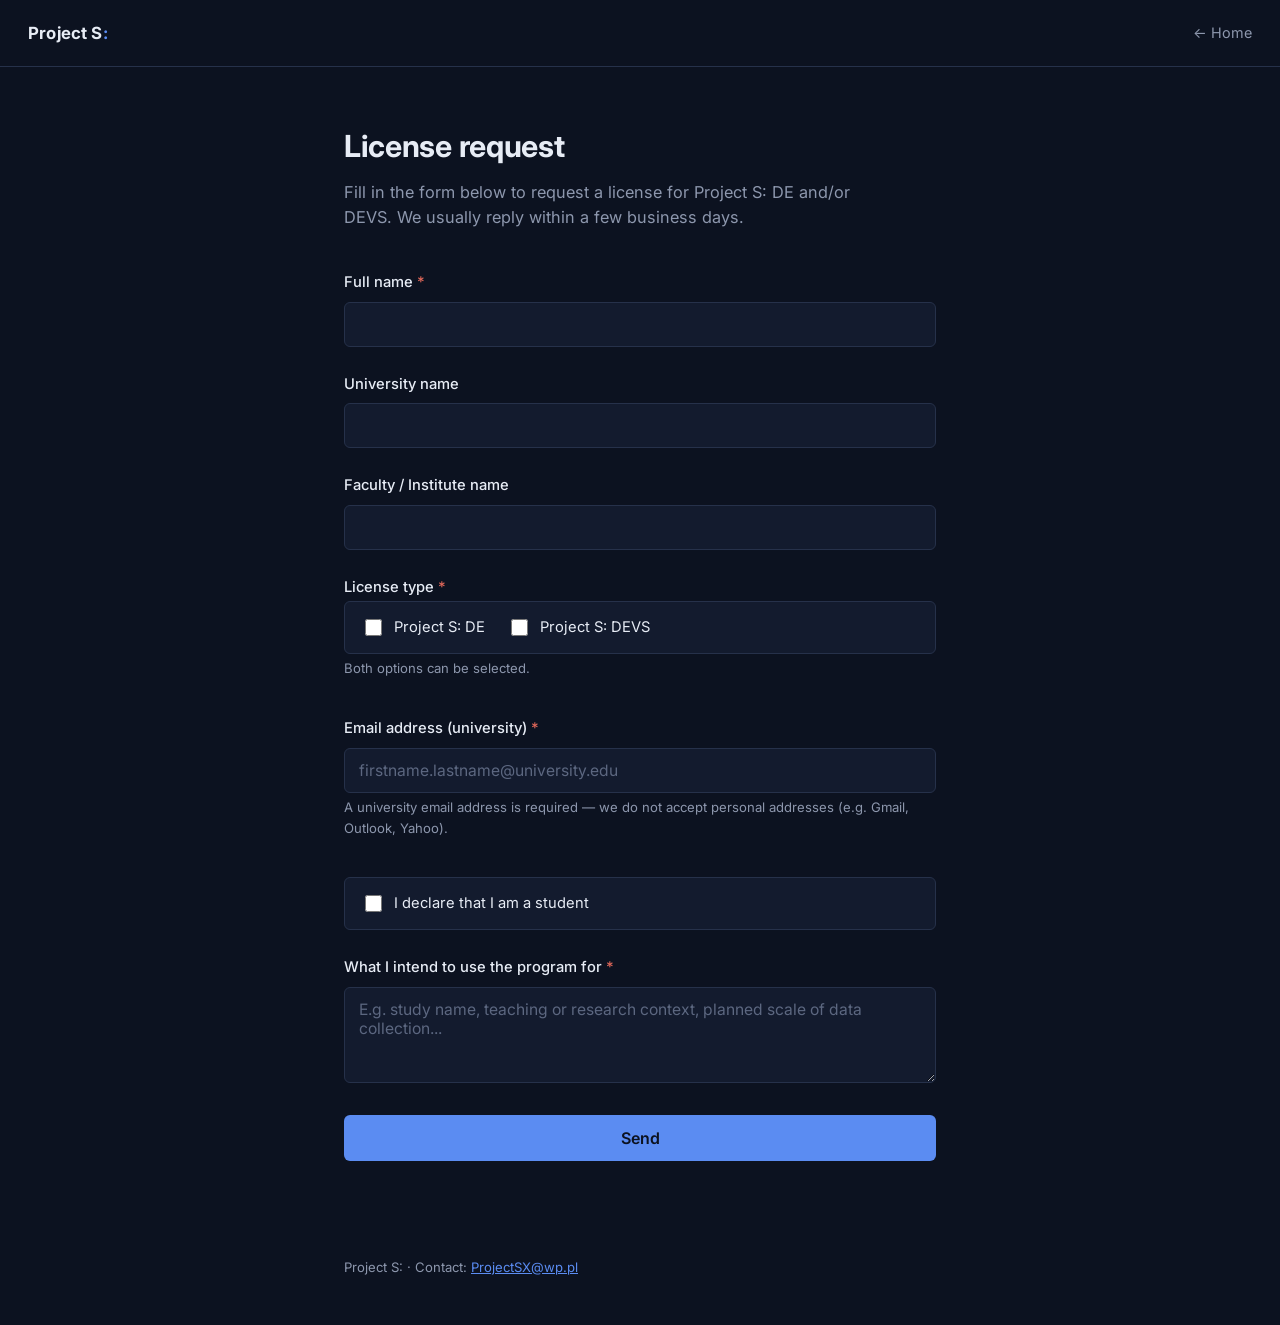
==== license-en.html @ e7911aa5 "Add English license request form and thank-you page" ====
<!DOCTYPE html>
<html lang="en">
<head>
<meta charset="UTF-8">
<meta name="viewport" content="width=device-width, initial-scale=1.0">
<title>License — Project S:</title>
<meta name="description" content="License request form for Project S: DE and DEVS.">
<link rel="preconnect" href="https://fonts.googleapis.com">
<link rel="preconnect" href="https://fonts.gstatic.com" crossorigin>
<link href="https://fonts.googleapis.com/css2?family=Inter:wght@400;500;600;700&family=JetBrains+Mono:wght@500&display=swap" rel="stylesheet">
<style>
  :root{
    --bg:#0c1220;
    --surface:#131b2e;
    --surface-2:#1a2338;
    --border:#26314a;
    --text:#e7ecf5;
    --muted:#8d97ad;
    --accent:#5b8cf2;
    --accent-dim:#3c5a8f;
    --danger:#e2685a;
  }
  *{box-sizing:border-box;}
  html,body{margin:0;padding:0;}
  body{
    background:var(--bg);
    color:var(--text);
    font-family:'Inter',system-ui,-apple-system,sans-serif;
    line-height:1.55;
    min-height:100vh;
  }
  a{color:var(--accent);}
  .topbar{
    display:flex;align-items:center;justify-content:space-between;
    padding:20px 28px;border-bottom:1px solid var(--border);
  }
  .brand{
    font-weight:700;font-size:1.05rem;letter-spacing:0.01em;color:var(--text);
    text-decoration:none;
  }
  .brand span{color:var(--accent);}
  .back-link{
    font-size:0.9rem;color:var(--muted);text-decoration:none;
  }
  .back-link:hover{color:var(--text);}
  main{
    max-width:640px;margin:0 auto;padding:56px 24px 96px;
  }
  h1{
    font-size:1.9rem;font-weight:700;margin:0 0 10px;letter-spacing:-0.01em;
  }
  .lede{
    color:var(--muted);font-size:1.02rem;margin:0 0 40px;max-width:52ch;
  }
  form{
    display:flex;flex-direction:column;gap:26px;
  }
  .field{
    display:flex;flex-direction:column;gap:8px;
  }
  label{
    font-size:0.92rem;font-weight:500;color:var(--text);
  }
  .hint{
    font-size:0.82rem;color:var(--muted);margin-top:-4px;
  }
  .error-msg{
    font-size:0.85rem;color:var(--danger);margin:2px 0 0;
    display:none;
  }
  .field.has-error input[type="email"]{
    border-color:var(--danger);
  }
  .field.has-error .error-msg{
    display:block;
  }
  .checkbox-row.single{
    display:inline-flex;
  }
  input[type="text"],
  input[type="email"],
  textarea{
    background:var(--surface);
    border:1px solid var(--border);
    border-radius:6px;
    padding:12px 14px;
    color:var(--text);
    font-family:inherit;
    font-size:0.98rem;
    outline:none;
    transition:border-color .15s ease;
  }
  input::placeholder, textarea::placeholder{color:#5c6780;}
  input:focus, textarea:focus{border-color:var(--accent);}
  textarea{resize:vertical;min-height:96px;}
  .checkbox-row{
    display:flex;gap:22px;flex-wrap:wrap;
    background:var(--surface);border:1px solid var(--border);
    border-radius:6px;padding:14px 16px;
  }
  .checkbox-option{
    display:flex;align-items:center;gap:9px;font-size:0.98rem;
  }
  .checkbox-option input{
    width:17px;height:17px;accent-color:var(--accent);cursor:pointer;
  }
  .checkbox-option label{font-weight:400;cursor:pointer;}
  fieldset{border:none;padding:0;margin:0;display:flex;flex-direction:column;gap:8px;}
  legend{font-size:0.92rem;font-weight:500;padding:0;margin:0 0 2px;}
  button{
    appearance:none;border:none;border-radius:6px;
    background:var(--accent);color:#0c1220;
    font-family:inherit;font-weight:600;font-size:1rem;
    padding:13px 20px;cursor:pointer;
    transition:background .15s ease;
    margin-top:6px;
  }
  button:hover{background:#7aa3f5;}
  .required-star{color:var(--danger);}
  footer{
    max-width:640px;margin:0 auto;padding:0 24px 48px;
    color:var(--muted);font-size:0.82rem;
  }
  code{
    font-family:'JetBrains Mono',monospace;font-size:0.85em;
    background:var(--surface-2);padding:1px 5px;border-radius:4px;
  }
</style>
</head>
<body>

<div class="topbar">
  <a class="brand" href="index.html">Project S<span>:</span></a>
  <a class="back-link" href="index.html">← Home</a>
</div>

<main>
  <h1>License request</h1>
  <p class="lede">Fill in the form below to request a license for Project S: DE and/or DEVS. We usually reply within a few business days.</p>

  <!--
    SETUP REQUIRED BEFORE PUBLISHING:
    1) Create a free account at https://formspree.io using the ProjectSX@wp.pl address.
    2) Create a new form — Formspree will generate an endpoint such as
       https://formspree.io/f/XXXXXXXX
    3) Replace "https://formspree.io/f/YOUR_FORM_ID" below with that endpoint
       (the same one used on the Polish license.html form is fine — both
       forms can point to the same Formspree endpoint).
    4) Submissions will be emailed to ProjectSX@wp.pl automatically —
       nothing else needs to be configured.
  -->
  <form action="https://formspree.io/f/YOUR_FORM_ID" method="POST">

    <input type="hidden" name="_next" value="https://project-s-tools.github.io/license-sent-en.html">
    <input type="hidden" name="_subject" value="New license request — Project S">

    <div class="field">
      <label for="name">Full name <span class="required-star">*</span></label>
      <input type="text" id="name" name="Full name" required>
    </div>

    <div class="field">
      <label for="university">University name</label>
      <input type="text" id="university" name="University name">
    </div>

    <div class="field">
      <label for="department">Faculty / Institute name</label>
      <input type="text" id="department" name="Faculty/Institute name">
    </div>

    <fieldset>
      <legend>License type <span class="required-star">*</span></legend>
      <div class="checkbox-row">
        <div class="checkbox-option">
          <input type="checkbox" id="lic-de" name="License type" value="Project S: DE">
          <label for="lic-de">Project S: DE</label>
        </div>
        <div class="checkbox-option">
          <input type="checkbox" id="lic-devs" name="License type" value="Project S: DEVS">
          <label for="lic-devs">Project S: DEVS</label>
        </div>
      </div>
      <p class="hint">Both options can be selected.</p>
    </fieldset>

    <div class="field">
      <label for="email">Email address (university) <span class="required-star">*</span></label>
      <input type="email" id="email" name="Email address" placeholder="firstname.lastname@university.edu" required>
      <p class="hint">A university email address is required — we do not accept personal addresses (e.g. Gmail, Outlook, Yahoo).</p>
      <p class="error-msg" id="email-error">This doesn't look like a university address. Please use an email address in your university's domain.</p>
    </div>

    <div class="checkbox-row single">
      <div class="checkbox-option">
        <input type="checkbox" id="is-student" name="Declaration" value="I declare that I am a student">
        <label for="is-student">I declare that I am a student</label>
      </div>
    </div>

    <div class="field">
      <label for="purpose">What I intend to use the program for <span class="required-star">*</span></label>
      <textarea id="purpose" name="Intended use" required placeholder="E.g. study name, teaching or research context, planned scale of data collection..."></textarea>
    </div>

    <button type="submit">Send</button>
  </form>
</main>

<footer>
  Project S: · Contact: <a href="mailto:ProjectSX@wp.pl">ProjectSX@wp.pl</a>
</footer>

<script>
  // Pre-select the relevant license type if the button on the homepage
  // pointed to a specific tool, e.g. license-en.html?tool=DE or ?tool=DEVS
  (function(){
    var params = new URLSearchParams(window.location.search);
    var tool = params.get('tool');
    if(tool === 'DE'){ document.getElementById('lic-de').checked = true; }
    if(tool === 'DEVS'){ document.getElementById('lic-devs').checked = true; }
  })();

  // Validation: the email address must be in a university domain, not a personal one.
  // The blocklist is not exhaustive — this is a first filter; the final check
  // is still made by whoever reviews the request.
  (function(){
    var blockedDomains = [
      'gmail.com','googlemail.com','yahoo.com','yahoo.co.uk','ymail.com',
      'hotmail.com','outlook.com','live.com','msn.com',
      'icloud.com','me.com','mac.com',
      'wp.pl','o2.pl','interia.pl','onet.pl','onet.eu','poczta.fm','tlen.pl',
      'gazeta.pl','op.pl','vp.pl',
      'protonmail.com','proton.me','zoho.com','aol.com','mail.com',
      'yandex.com','yandex.ru','gmx.com','gmx.net'
    ];

    var form = document.querySelector('form');
    var emailInput = document.getElementById('email');
    var emailField = emailInput.closest('.field');

    function domainIsBlocked(email){
      var parts = email.split('@');
      if(parts.length !== 2) return false;
      var domain = parts[1].trim().toLowerCase();
      return blockedDomains.indexOf(domain) !== -1;
    }

    form.addEventListener('submit', function(e){
      var email = emailInput.value.trim();
      if(domainIsBlocked(email)){
        e.preventDefault();
        emailField.classList.add('has-error');
        emailInput.focus();
      } else {
        emailField.classList.remove('has-error');
      }
    });

    emailInput.addEventListener('input', function(){
      emailField.classList.remove('has-error');
    });
  })();
</script>

</body>
</html>
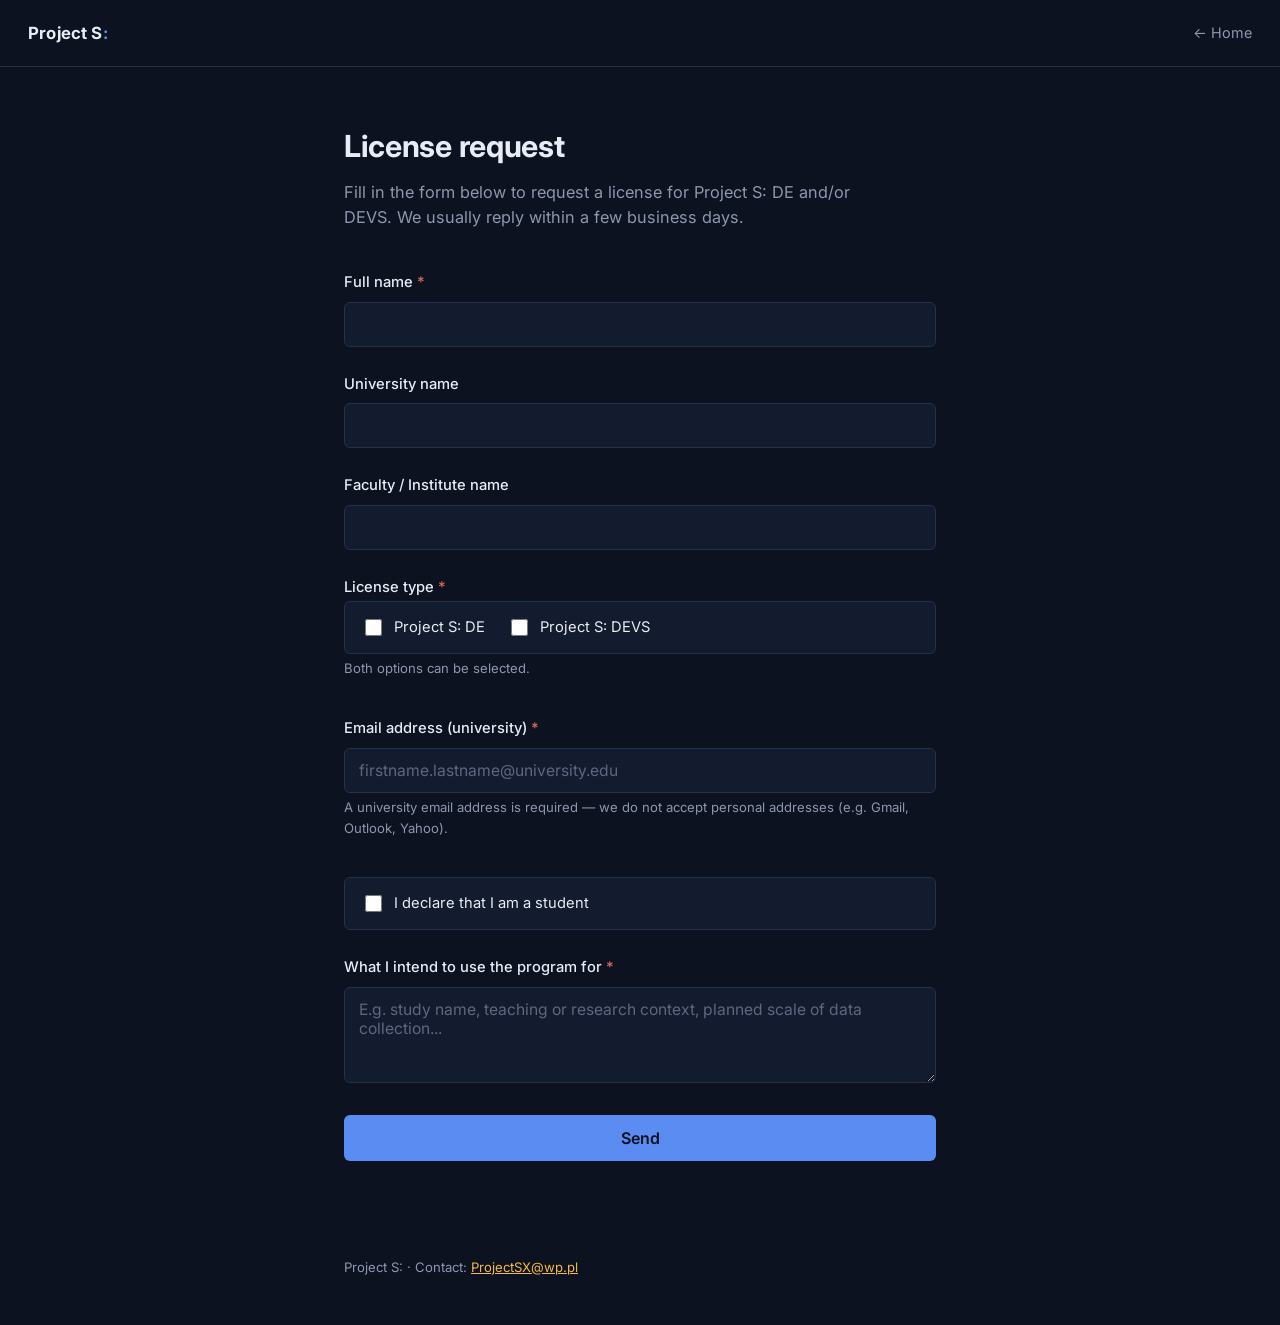
==== commit d02e9da5: "Improve footer link contrast (email address) against dark background" ====
--- a/license-en.html
+++ b/license-en.html
@@ -117,6 +117,7 @@
   }
   button:hover{background:#7aa3f5;}
   .required-star{color:var(--danger);}
+  footer a{color:#f5b942;}
   footer{
     max-width:640px;margin:0 auto;padding:0 24px 48px;
     color:var(--muted);font-size:0.82rem;
@@ -139,20 +140,17 @@
   <p class="lede">Fill in the form below to request a license for Project S: DE and/or DEVS. We usually reply within a few business days.</p>
 
   <!--
-    SETUP REQUIRED BEFORE PUBLISHING:
-    1) Create a free account at https://formspree.io using the ProjectSX@wp.pl address.
-    2) Create a new form — Formspree will generate an endpoint such as
-       https://formspree.io/f/XXXXXXXX
-    3) Replace "https://formspree.io/f/YOUR_FORM_ID" below with that endpoint
-       (the same one used on the Polish license.html form is fine — both
-       forms can point to the same Formspree endpoint).
-    4) Submissions will be emailed to ProjectSX@wp.pl automatically —
-       nothing else needs to be configured.
+    SETUP: this form submits via Web3Forms (no signup required,
+    250 free submissions per month). The access key below is public by
+    design (that's how Web3Forms works) — it is not a secret.
   -->
-  <form action="https://formspree.io/f/YOUR_FORM_ID" method="POST">
-
-    <input type="hidden" name="_next" value="https://project-s-tools.github.io/license-sent-en.html">
-    <input type="hidden" name="_subject" value="New license request — Project S">
+  <form action="https://api.web3forms.com/submit" method="POST">
+
+    <input type="hidden" name="access_key" value="ec168dfa-ae76-4b9e-8e16-0702fafae6c4">
+    <input type="hidden" name="subject" value="New license request — Project S">
+    <input type="hidden" name="from_name" value="Project S license form">
+    <input type="hidden" name="redirect" value="https://project-s-tools.github.io/license-sent-en.html">
+    <input type="checkbox" name="botcheck" style="display:none" tabindex="-1" autocomplete="off">
 
     <div class="field">
       <label for="name">Full name <span class="required-star">*</span></label>
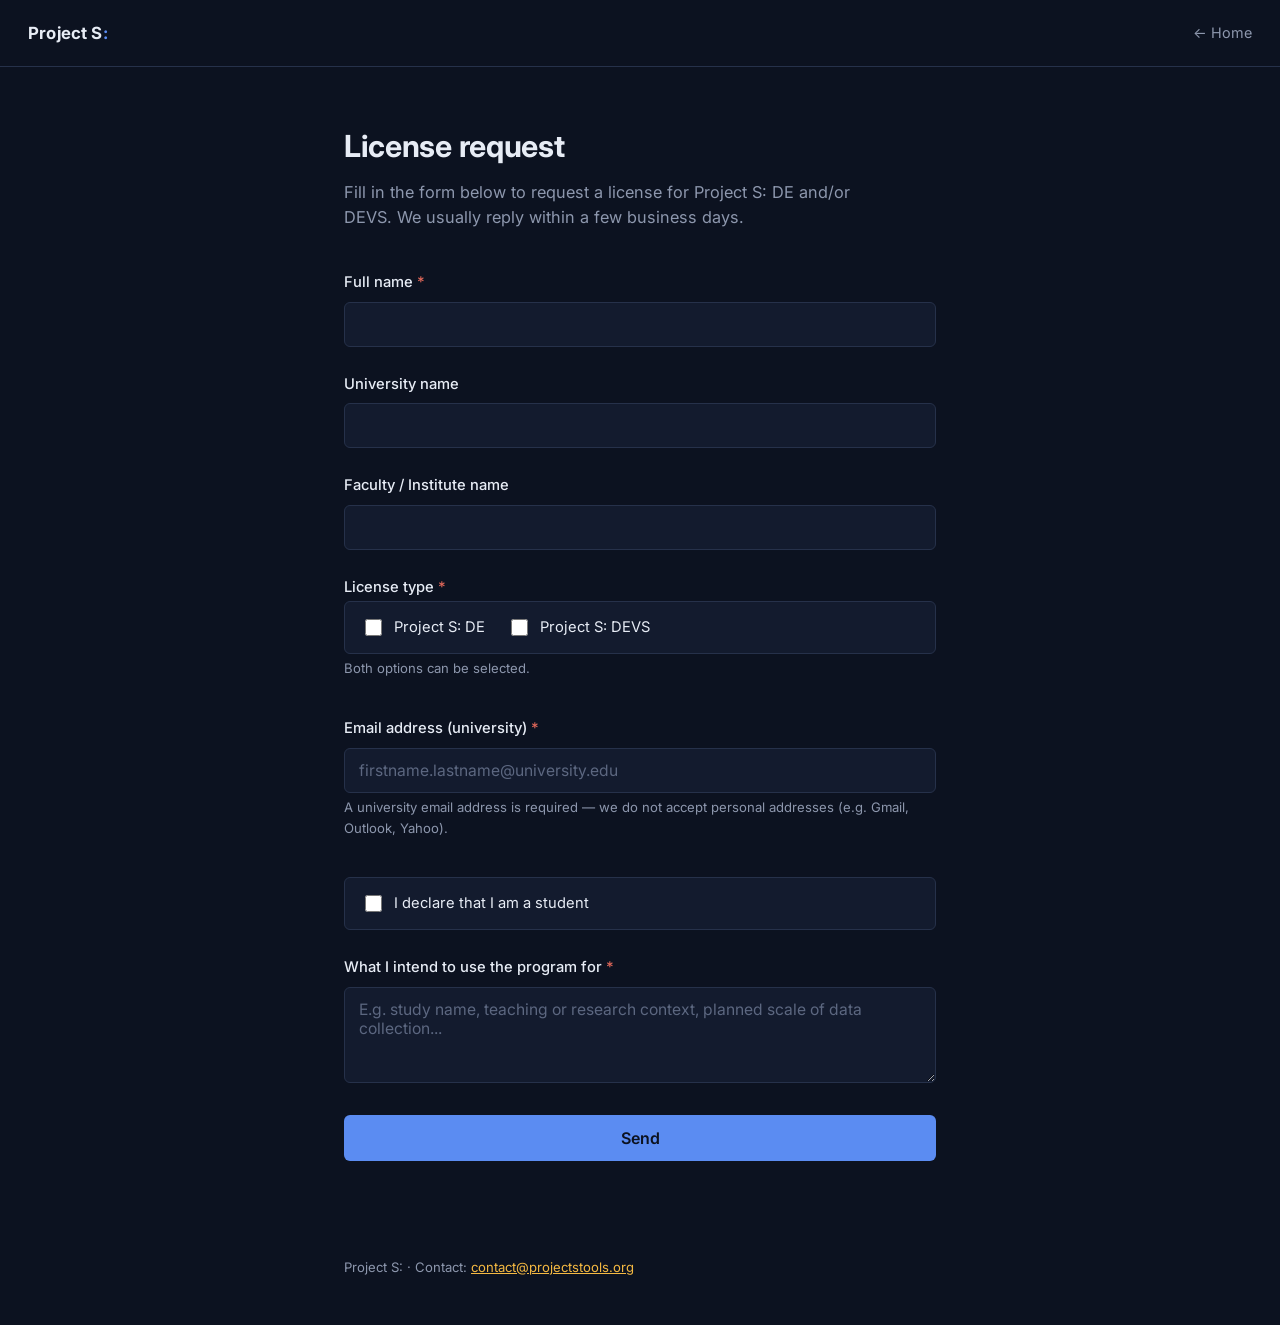
==== commit 607e1f01: "Nowa, rozbudowana wersja historii powstania Project S (PL/EN) + zmiana adresu strony na www.projects" ====
--- a/license-en.html
+++ b/license-en.html
@@ -149,7 +149,7 @@
     <input type="hidden" name="access_key" value="ec168dfa-ae76-4b9e-8e16-0702fafae6c4">
     <input type="hidden" name="subject" value="New license request — Project S">
     <input type="hidden" name="from_name" value="Project S license form">
-    <input type="hidden" name="redirect" value="https://project-s-tools.github.io/license-sent-en.html">
+    <input type="hidden" name="redirect" value="https://www.projectstools.org/license-sent-en.html">
     <input type="checkbox" name="botcheck" style="display:none" tabindex="-1" autocomplete="off">
 
     <div class="field">
@@ -206,7 +206,7 @@
 </main>
 
 <footer>
-  Project S: · Contact: <a href="mailto:ProjectSX@wp.pl">ProjectSX@wp.pl</a>
+  Project S: · Contact: <a href="mailto:contact@projectstools.org">contact@projectstools.org</a>
 </footer>
 
 <script>
